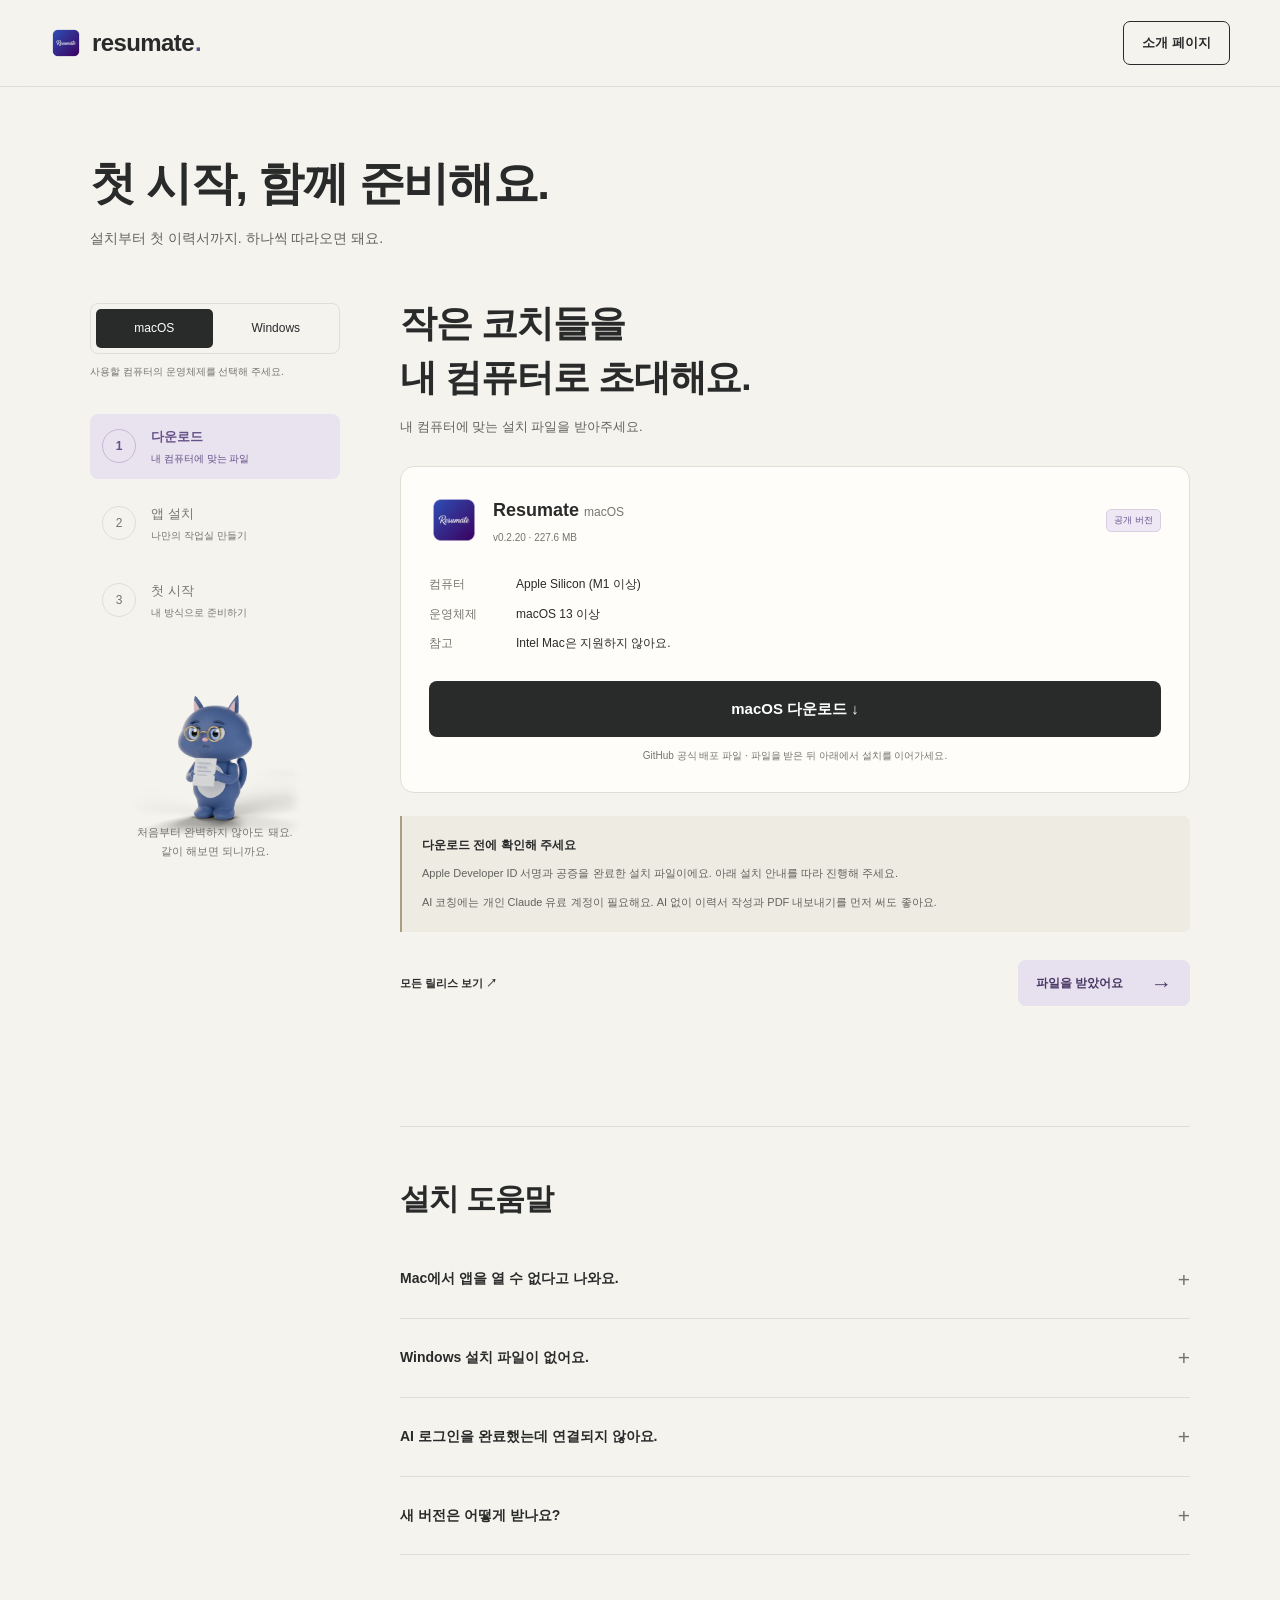
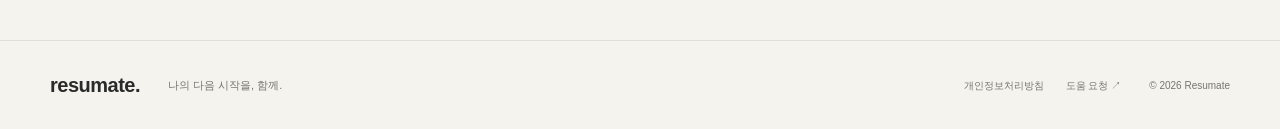
==== install.html @ 683119df "Update Resumate website" ====
<!doctype html>
<html lang="ko">
<head>
  <meta charset="utf-8">
  <meta name="viewport" content="width=device-width, initial-scale=1">
  <title>다운로드와 설치 — Resumate</title>
  <meta name="description" content="Resumate 다운로드와 설치 방법을 안내합니다. macOS·Windows 지원 여부, 설치 안내와 첫 AI 연결까지 한 단계씩 안내합니다.">
  <meta name="theme-color" content="#f5f3ee">
  <link rel="icon" type="image/png" href="assets/favicon-32.png">
  <link rel="stylesheet" href="styles.css">
  <script type="module" src="site.js"></script>
</head>
<body>
  <a class="skip-link" href="#main">본문으로 건너뛰기</a>
  <header class="topbar"><div class="wrap"><a class="brand" href="index.html"><img src="assets/icon-256.png" alt="" width="32" height="32">resumate<span class="brand-dot">.</span></a><nav class="topnav" aria-label="주요 메뉴"><a class="topnav-cta" href="index.html">소개 페이지</a></nav></div></header>
  <main id="main" class="install-main wrap">
    <div class="install-intro"><h1>첫 시작, 함께 준비해요.</h1><p>설치부터 첫 이력서까지. 하나씩 따라오면 돼요.</p></div>
    <div class="mobile-notice" data-mobile hidden><strong>컴퓨터에서 만나요.</strong><p>Resumate는 데스크톱 앱이에요. 이 페이지 주소를 복사해 Mac 또는 Windows 컴퓨터에서 열어주세요.</p><button class="btn btn-secondary" type="button" data-copy>설치 페이지 주소 복사</button><p data-copy-status role="status"></p></div>
    <div class="install-layout">
      <aside class="install-sidebar"><div class="os-picker" aria-label="설치할 운영체제"><button type="button" data-os="mac" aria-pressed="true">macOS</button><button type="button" data-os="windows" aria-pressed="false">Windows</button></div><p class="os-help">사용할 컴퓨터의 운영체제를 선택해 주세요.</p><ol class="flow-nav" aria-label="설치 단계"><li><button type="button" data-step="0" aria-current="step"><span aria-hidden="true">1</span><span>다운로드<small>내 컴퓨터에 맞는 파일</small></span></button></li><li><button type="button" data-step="1"><span aria-hidden="true">2</span><span>앱 설치<small>나만의 작업실 만들기</small></span></button></li><li><button type="button" data-step="2"><span aria-hidden="true">3</span><span>첫 시작<small>내 방식으로 준비하기</small></span></button></li></ol><div class="sidebar-coach"><img src="assets/nyx.webp" alt="" width="180" height="180"><p>처음부터 완벽하지 않아도 돼요.<br>같이 해보면 되니까요.</p></div></aside>
      <div class="install-content">
        <section class="flow-panel" data-panel="0" aria-labelledby="download-title">
          <h2 id="download-title">작은 코치들을<br>내 컴퓨터로 초대해요.</h2><p class="panel-description">내 컴퓨터에 맞는 설치 파일을 받아주세요.</p>
          <div class="release-card"><div class="release-card-top"><img src="assets/icon-256.png" alt="" width="60" height="60"><div><h3>Resumate <span data-platform-name lang="en">macOS</span></h3><p data-release-status role="status">공개 릴리스에서 설치 파일을 확인해 주세요.</p></div><span class="pill">시험판</span></div><dl class="requirements" data-mac><div><dt>컴퓨터</dt><dd>Apple Silicon (M1 이상)</dd></div><div><dt>운영체제</dt><dd>macOS 13 이상</dd></div><div><dt>참고</dt><dd>Intel Mac은 지원하지 않아요.</dd></div></dl><dl class="requirements" data-windows hidden><div><dt>컴퓨터</dt><dd>x64 CPU · AVX2 지원 (ARM64 미지원)</dd></div><div><dt>운영체제</dt><dd>Windows 10 (2004 이상) · Windows 11</dd></div><div><dt>참고</dt><dd>Windows 설치 파일의 공개 여부를 먼저 확인해 주세요.</dd></div></dl><a class="btn btn-primary download-button" href="https://github.com/kkwaktae/resumate-desktop-release/releases" data-download>공개 릴리스 확인하기</a><p class="download-note" data-download-note>GitHub의 공식 배포 저장소에서 파일을 받아요.</p></div>
          <div class="callout"><strong>다운로드 전에 확인해 주세요</strong><p data-mac data-unnotarized-mac>현재 공개 파일은 Apple Developer ID 서명·공증 전 시험판이에요. macOS가 실행을 차단할 수 있어요. 차단되면 보안 설정을 변경하지 말고 <a href="#help">설치 도움말</a>을 확인해 주세요.</p><p data-mac data-notarized-mac hidden>Apple Developer ID 서명과 공증을 완료한 설치 파일이에요. 아래 설치 안내를 따라 진행해 주세요.</p><p data-windows hidden>Windows 버전은 시험판이에요. 공개된 설치 파일이 있을 때만 다운로드 버튼이 표시돼요.</p><p>AI 코칭에는 개인 Claude 유료 계정이 필요해요. AI 없이 이력서 작성과 PDF 내보내기를 먼저 써도 좋아요.</p></div>
          <div class="flow-actions"><a class="text-link" href="https://github.com/kkwaktae/resumate-desktop-release/releases">모든 릴리스 보기 ↗</a><button class="btn btn-secondary" type="button" data-next="1">파일을 받았어요 <span aria-hidden="true">→</span></button></div>
        </section>
        <section class="flow-panel" data-panel="1" aria-labelledby="setup-title">
          <h2 id="setup-title" tabindex="-1">내 컴퓨터에<br>자리를 만들어 주세요.</h2><div data-mac><div class="install-diagram" aria-label="Resumate 앱을 응용 프로그램 폴더로 드래그"><div><img src="assets/icon-256.png" alt="" width="76" height="76"><span>Resumate</span></div><span class="diagram-arrow" aria-hidden="true">··· →</span><div><svg width="88" height="76" viewBox="0 0 88 76" fill="none" aria-hidden="true"><path d="M5 17a6 6 0 0 1 6-6h23l9 9h34a6 6 0 0 1 6 6v39H5V17Z" fill="#c7c0e7"/><path d="M5 30h78v31a6 6 0 0 1-6 6H11a6 6 0 0 1-6-6V30Z" fill="#ded8f3"/><path d="m36 52 8-13 8 13M39 48h10" stroke="#70609b" stroke-width="3" stroke-linecap="round" stroke-linejoin="round"/></svg><span>응용 프로그램</span></div></div><ol class="instruction-list"><li><strong>받은 DMG 파일 열기</strong><p>다운로드 폴더에서 Resumate의 <code>.dmg</code> 파일을 더블 클릭해요.</p></li><li><strong>응용 프로그램 폴더로 옮기기</strong><p>Resumate 아이콘을 응용 프로그램(Applications) 폴더로 드래그해요.</p></li><li><strong>응용 프로그램에서 실행하기</strong><p>복사가 끝나면 응용 프로그램 폴더의 Resumate를 열어요. 실행이 차단되면 <a href="#help">도움말</a>을 확인해 주세요.</p></li></ol></div><div data-windows hidden><ol class="instruction-list"><li><strong>설치 파일 공개 여부 확인</strong><p>다운로드 단계에서 공식 Windows 파일이 제공되는지 먼저 확인해요.</p></li><li><strong>설치 파일 실행하기</strong><p>다운로드한 <code>-setup.exe</code>를 열고 설치 마법사를 따라가요. Resumate 설치에는 관리자 권한이 필요하지 않아요.</p></li><li><strong>Resumate 실행하기</strong><p>설치 후 시작 메뉴에서 Resumate를 열어요. AI 도구가 Git을 요청하면 공식 Git for Windows를 설치해 주세요.</p></li></ol></div><div class="flow-actions"><button class="text-link" type="button" data-next="0">← 다운로드로</button><button class="btn btn-secondary" type="button" data-next="2">앱을 열었어요 <span aria-hidden="true">→</span></button></div>
        </section>
        <section class="flow-panel" data-panel="2" aria-labelledby="start-title">
          <h2 id="start-title" tabindex="-1">이제, 내 방식으로<br>시작하면 돼요.</h2><p class="panel-description">앱 첫 화면에서 두 가지 방법 중 하나를 골라요.</p><div class="start-option"><span class="pill">AI 계정 없이도 가능</span><h3>이력서부터 가볍게 써볼래요</h3><p>첫 화면 아래의 <strong>‘AI 없이 이력서만 작성하기’</strong>를 눌러주세요. 이력서를 작성하고, PDF로 내보내고, 보관함에 정리할 수 있어요.</p></div><div class="start-option"><span class="pill">개인 Claude 유료 계정 필요</span><h3>코치와 함께 준비할래요</h3><ol><li>Claude 카드에서 <strong>‘연동하기’</strong> 또는 <strong>‘로그인’</strong>을 눌러요.</li><li>처음이라면 공식 Claude Code 설치가 진행돼요. Terminal 또는 PowerShell이 열리면 공식 로그인 안내를 따라주세요.</li><li>브라우저에서 본인의 Claude 계정으로 인증해요. 인증 코드 입력이 필요하면 공식 CLI 창에 입력해요.</li><li>앱에 <strong>‘연결됨’</strong>이 표시되면 <strong>‘시작하기’</strong>를 눌러요.</li></ol><p class="fineprint">Claude 무료 플랜은 지원하지 않아요. AI 사용량은 내 Claude 계정 한도에서 차감돼요. Resumate는 Claude 인증 코드나 토큰을 받지 않아요.</p></div><div class="first-task"><img src="assets/nova.webp" width="100" height="100" alt=""><div><strong>첫 작업이 고민된다면</strong><p>이력서가 있으면 Nyx에게 첨삭을, 없다면 Nova에게 프로젝트 정리를 맡겨보세요.</p></div></div><div class="flow-actions"><button class="text-link" type="button" data-next="1">← 설치 안내로</button><a class="btn btn-secondary" href="index.html#coaches">코치 사용법 살펴보기</a></div>
        </section>
      </div>
    </div>
    <noscript><p class="callout">JavaScript가 꺼져 있어 모든 설치 단계를 함께 표시하고 있어요. <a href="https://github.com/kkwaktae/resumate-desktop-release/releases">공식 릴리스</a>에서 설치 파일을 확인해 주세요.</p></noscript>
    <section class="install-help" id="help" aria-labelledby="help-title"><h2 id="help-title">설치 도움말</h2><div class="faq"><details><summary>Mac에서 앱을 열 수 없다고 나와요.</summary><div class="answer">Apple Silicon(M1 이상)과 macOS 13 이상인지 확인해 주세요. 실행이 계속 차단되면 보안 설정을 변경하지 말고, 받은 앱 버전·macOS 버전·오류 메시지를 <a href="https://github.com/kkwaktae/resumate-desktop-release/issues">공식 배포 저장소에 알려주세요</a>. 이력서나 인증 정보는 첨부하지 않아도 돼요.</div></details><details><summary>Windows 설치 파일이 없어요.</summary><div class="answer">아직 공개되지 않은 버전은 다운로드할 수 없어요. <a href="https://github.com/kkwaktae/resumate-desktop-release/releases">공개 릴리스 목록</a>에서 Windows 설치 파일이 올라왔는지 확인해 주세요. ARM64 Windows는 지원하지 않아요.</div></details><details><summary>AI 로그인을 완료했는데 연결되지 않아요.</summary><div class="answer">브라우저 인증 뒤 공식 Terminal 또는 PowerShell 창의 안내까지 완료해 주세요. 앱은 실제 인증 상태를 확인하며, 최대 5분 뒤 확인을 종료해요. 시간이 지났다면 앱에서 다시 로그인해 주세요. AI 없이 시작한 뒤 설정의 AI 연동에서 연결할 수도 있어요.</div></details><details><summary>새 버전은 어떻게 받나요?</summary><div class="answer">앱 시작 시 업데이트를 확인하고 제공되는 버전이 있으면 안내해요. 모든 시험판이 자동 업데이트되는 것은 아니에요. <a href="https://github.com/kkwaktae/resumate-desktop-release/releases">릴리스 목록</a>에서 변경 내용과 설치 파일을 확인할 수 있어요.</div></details></div></section>
  </main>
  <footer class="footer"><div class="wrap"><a class="brand" href="index.html">resumate.</a><p>나의 다음 시작을, 함께.</p><nav aria-label="하단 메뉴"><a href="privacy.html">개인정보처리방침</a><a href="https://github.com/kkwaktae/resumate-desktop-release/issues">도움 요청 ↗</a></nav><span>© 2026 Resumate</span></div></footer>
</body>
</html>
---- styles.css ----
:root {
  --canvas: #f5f3ee; --canvas-deep: #f5f3ee; --surface: #eeece6; --surface-raised: #e8e5dd;
  --ink: #292a2a; --ink-2: #62635f; --ink-3: #74766e; --accent: #65518a; --accent-ink: #fff;
  --line: #dfdfd5; --line-2: #ccccc1; --r-panel: 16px; --r-control: 8px;
  --font: "Pretendard Variable", Pretendard, "Apple SD Gothic Neo", "Malgun Gothic", sans-serif;
  --mono: "SFMono-Regular", Consolas, monospace; --wrap: 1180px;
  --ease: cubic-bezier(.2,.8,.2,1); color-scheme: light;
}
*, *::before, *::after { box-sizing: border-box; }
html { -webkit-text-size-adjust: 100%; scroll-behavior: smooth; scroll-padding-top: 100px; }
body { margin: 0; background: var(--canvas); color: var(--ink); font: 16px/1.7 var(--font); word-break: keep-all; overflow-wrap: break-word; -webkit-font-smoothing: antialiased; }
[hidden] { display: none !important; }
img { max-width: 100%; height: auto; display: block; }
a { color: var(--accent); text-underline-offset: 4px; }
a:hover { color: #493667; }
button { font: inherit; cursor: pointer; color: inherit; }
button:disabled { cursor: not-allowed; opacity: .5; }
:focus-visible { outline: 3px solid var(--accent); outline-offset: 5px; }
::selection { background: #ded5ef; }
.wrap { width: min(var(--wrap), 100% - 80px); margin-inline: auto; }
.skip-link { position: fixed; left: 16px; top: -100px; z-index: 30; padding: 10px 20px; background: var(--ink); color: #fff; border-radius: 8px; }
.skip-link:focus { top: 12px; }
.topbar { position: sticky; top: 0; z-index: 20; background: #f5f3eeed; backdrop-filter: blur(16px); border-bottom: 1px solid var(--line); }
.topbar .wrap { height: 86px; display: flex; align-items: center; justify-content: space-between; gap: 20px; }
.brand { display: inline-flex; align-items: center; gap: 10px; color: var(--ink); text-decoration: none; font-size: 24px; line-height: 1; font-weight: 800; letter-spacing: -.025em; }
.brand img { border-radius: 9px; }
:where([lang="en"], .os-picker, [data-platform-name], [data-release-status], .preview-chrome) { letter-spacing: normal; font-kerning: normal; }
.brand-dot { color: var(--accent); margin-left: -9px; }
.topnav { display: flex; align-items: center; gap: 28px; font-size: 13px; }
.topnav a { color: var(--ink-2); text-decoration: none; }
.topnav a:hover { color: var(--accent); }
.topnav .topnav-cta { color: var(--ink); border: 1px solid var(--ink); padding: 10px 18px; border-radius: 7px; font-weight: 700; }
.topnav-cta span { margin-left: 15px; }
.btn { display: inline-flex; justify-content: center; align-items: center; gap: 28px; min-height: 54px; padding: 14px 24px; border: 1px solid transparent; border-radius: 8px; text-decoration: none; font-size: 15px; font-weight: 700; transition: background .2s, transform .2s; }
.btn:hover { transform: translateY(-2px); }
.btn-primary { background: var(--ink); color: #fff; }
.btn-primary:hover { background: #47413f; color: #fff; }
.btn-primary span, .btn-secondary span { font-size: 21px; line-height: 1; font-weight: 400; }
.btn-secondary { background: #e6e0ef; color: #4a3864; }
.btn-secondary:hover { background: #dcd3e8; color: #4a3864; }
.text-link { display: inline-flex; align-items: center; gap: 18px; border: 0; background: none; padding: 8px 0; text-decoration: none; font-size: 14px; font-weight: 600; color: var(--ink); }
.text-link:hover { color: var(--accent); }
.hero { display: grid; grid-template-columns: 1fr 1fr; gap: 16px; align-items: center; min-height: 690px; padding-block: 62px 68px; }
.hero-copy { position: relative; z-index: 2; }
.eyebrow { display: flex; align-items: center; gap: 9px; margin: 0 0 28px; color: var(--ink-2); font-size: 13px; }
.status-dot { display: block; width: 7px; height: 7px; background: #7b946e; border-radius: 50%; box-shadow: 0 0 0 4px #7b946e15; }
h1, h2, h3, h4, p { margin-top: 0; }
.hero h1 { font-size: clamp(40px, 4.15vw, 60px); line-height: 1.3; letter-spacing: -.04em; font-weight: 800; margin: 0 0 28px; }
.underlined { color: var(--accent); position: relative; white-space: nowrap; }
.underlined::after { content: ""; position: absolute; bottom: -6px; left: -3px; width: 105%; height: 9px; border-top: 3px solid #a397b6; border-radius: 50%; transform: rotate(-4deg); }
.lede { color: var(--ink-2); font-size: 17px; line-height: 1.9; margin-bottom: 30px; }
.cta-row { display: flex; align-items: center; gap: 25px; }
.cta-meta { font-size: 11px; line-height: 1.9; color: var(--ink-3); margin: 18px 0 0; }
.hero-art { position: relative; height: 530px; min-width: 0; isolation: isolate; }
.orbit { position: absolute; border: 1px solid #dcdcd3; border-radius: 50%; z-index: -2; }
.orbit-one { width: 460px; height: 460px; top: 32px; left: 35px; }
.orbit-two { width: 350px; height: 350px; top: 87px; left: 90px; }
.paper { position: absolute; width: 250px; height: 320px; padding: 27px; border: 1px solid #e1dfd9; box-shadow: 0 12px 30px #25202009; background: #fffdf8; }
.paper-front { z-index: -1; top: 72px; left: 140px; transform: rotate(8deg); }
.paper-eyebrow { font-family: var(--font); font-size: 11px; color: #807986; letter-spacing: 0; }
.paper-front strong { display: block; margin-top: 17px; font-size: 25px; line-height: 1.5; letter-spacing: -.025em; }
.paper-rule { margin-block: 15px; height: 1px; background: var(--line); }
.paper-front > span:not(.paper-eyebrow) { font-size: 9px; color: var(--ink-3); }
.paper-lines i, .paper-back i { display: block; height: 4px; background: #ece9e4; margin-top: 9px; width: 92%; }
.paper-lines i:last-child { width: 65%; }
.paper-back { z-index: -2; left: 102px; top: 55px; transform: rotate(-9deg); background: #ece8df; font-size: 12px; color: #8f8b81; }
.paper-back i { background: #dedbd3; }
.hero-cat { position: absolute; width: 235px; filter: drop-shadow(0 16px 8px #27223016); animation: arrive .8s var(--ease) both; }
.cat-nyx { left: -38px; top: 63px; width: 266px; transform: rotate(-8deg); }
.cat-nova { right: -24px; top: 64px; width: 248px; transform: rotate(8deg); animation-delay: .1s; }
.cat-paws { left: 64px; bottom: -16px; width: 260px; transform: rotate(-6deg); animation-delay: .2s; }
.cat-echo { right: -18px; bottom: -16px; width: 265px; transform: rotate(6deg); animation-delay: .3s; }
.floating-label { position: absolute; z-index: 2; font-size: 10px; padding: 7px 12px; background: #fffdf7; border: 1px solid #e6e0d5; box-shadow: 0 4px 10px #00000005; border-radius: 5px; }
.label-nyx { left: -5px; top: 111px; transform: rotate(-8deg); }
.label-echo { right: -5px; bottom: 86px; transform: rotate(6deg); }
@keyframes arrive { from { opacity: 0; translate: 0 16px; } to { opacity: 1; translate: 0 0; } }
.trust-strip { border-block: 1px solid var(--line); }
.trust-strip .wrap { min-height: 76px; display: flex; justify-content: space-around; align-items: center; gap: 20px; font-size: 12px; color: var(--ink-2); }
.trust-strip span span { color: var(--accent); padding-right: 10px; font-size: 19px; vertical-align: -1px; }
.section { padding-block: 110px; }
h2 { font-size: clamp(28px, 3.1vw, 42px); line-height: 1.45; letter-spacing: -.03em; font-weight: 750; margin-bottom: 20px; }
.section-heading { display: flex; align-items: flex-end; justify-content: space-between; gap: 35px; margin-bottom: 40px; }
.section-heading h2 { margin: 0; }
.section-heading > p { font-size: 14px; color: var(--ink-2); margin-bottom: 7px; line-height: 1.9; }
.coach-grid { display: grid; grid-template-columns: repeat(4, 1fr); gap: 18px; }
.coach-card { min-width: 0; border: 1px solid var(--line); border-radius: 12px; overflow: hidden; background: #faf9f5; }
.coach-art { position: relative; height: 235px; background: var(--coach-bg); overflow: hidden; }
.nyx { --coach-bg: #e5e1ee; }.nova { --coach-bg: #e7ebde; }.paws { --coach-bg: #f0e5db; }.echo { --coach-bg: #e1e8e9; }
.coach-art img { width: 265px; height: 265px; object-fit: contain; position: absolute; bottom: -28px; left: 50%; transform: translateX(-50%); transition: translate .4s var(--ease); }
.coach-card:hover .coach-art img { translate: 0 -7px; }
.coach-body { padding: 21px 20px 23px; }
.coach-name { display: flex; align-items: center; justify-content: space-between; margin-bottom: 12px; }
.coach-name h3 { font-size: 22px; font-weight: 650; letter-spacing: -.02em; margin: 0; line-height: 1.4; }
.coach-name h3 span { font-size: 12px; font-weight: 400; letter-spacing: 0; color: var(--ink-3); margin-left: 7px; }
.coach-body h4 { font-size: 14px; letter-spacing: -.025em; margin-bottom: 9px; }
.coach-body p { color: var(--ink-2); font-size: 12px; line-height: 1.9; margin-bottom: 0; }
.workspace-section { background: #eae8e2; border-block: 1px solid var(--line); padding-block: 95px; }
.workspace-grid { display: grid; grid-template-columns: .9fr 1.1fr; align-items: center; gap: 70px; }
.section-description { font-size: 15px; line-height: 1.9; color: var(--ink-2); margin-bottom: 25px; }
.example-note { font-size: 10px; color: var(--ink-3); margin-top: 30px; }
.app-preview { background: #181a21; color: #d7d7de; border: 1px solid #36363f; border-radius: 12px; overflow: hidden; box-shadow: 0 18px 38px #34322c17; transform: rotate(-1deg); font-size: 11px; }
.preview-chrome { height: 43px; display: flex; align-items: center; gap: 18px; padding: 0 16px; border-bottom: 1px solid #ffffff0d; font-size: 9px; color: #94949e; }
.window-dots { display: flex; gap: 5px; }.window-dots i { width: 7px; height: 7px; border-radius: 50%; background: #605765; }.window-dots i:first-child { background: #b87a79; }.window-dots i:nth-child(2) { background: #c2ac78; }.window-dots i:last-child { background: #7f9c80; }
.preview-local { margin-left: auto; color: #a0b599; font-size: 8px; }
.preview-layout { display: grid; grid-template-columns: 83px 1fr; min-height: 440px; }
.preview-sidebar { display: flex; flex-direction: column; gap: 6px; padding: 17px 10px; border-right: 1px solid #ffffff0d; font-size: 9px; color: #92929e; }
.preview-sidebar img { margin: 0 6px 20px; }.preview-sidebar span { padding: 8px; }.preview-sidebar .preview-selected { background: #a99bff16; border-radius: 5px; color: #c8b9ef; }.preview-sidebar .sidebar-bottom { margin-top: auto; }
.preview-content { padding: 25px 26px 20px; }.preview-title { display: flex; justify-content: space-between; align-items: center; font-size: 12px; font-weight: 600; }.preview-title span:last-child { font-size: 8px; color: #aca2be; background: #ffffff08; padding: 3px 6px; border-radius: 4px; }.preview-heading { margin-block: 7px 24px; font-size: 9px; color: #8e8c99; }
.resume-before, .resume-after { border: 1px solid #ffffff0b; border-radius: 8px; padding: 13px 15px; background: #ffffff03; margin-bottom: 10px; }.resume-before > span { color: #a1a0aa; font-size: 8px; }.resume-before p { margin: 7px 0 0; color: #b2b1bb; }.resume-after { border-color: #b3a1de3b; background: #a99bff08; }.resume-after > span { color: #b7a3e2; font-size: 8px; }.resume-after p { font-size: 12px; line-height: 1.9; margin-block: 7px; color: #dfd7f1; }.resume-after small { font-size: 8px; color: #90909a; }
.coach-message { display: flex; align-items: center; margin-block: 10px 14px; gap: 3px; }.coach-message img { width: 65px; height: 65px; margin-left: -11px; }.coach-message p { font-size: 9px; color: #b0adb9; margin: 0; }.coach-message strong { color: #c0b0e0; font-size: 10px; }
.preview-document { display: flex; align-items: center; gap: 12px; padding: 10px 12px; border: 1px solid #ffffff0d; border-radius: 6px; font-size: 9px; }.preview-document small { display: block; color: #8b8996; font-size: 8px; }.preview-document > span:last-child { margin-left: auto; color: #c0b0e0; font-size: 17px; }
.usage-section { display: grid; grid-template-columns: 1fr 1fr; gap: 80px; border-bottom: 1px solid var(--line); }
.access-panel { border: 1px solid var(--line); border-radius: 12px; padding: 16px 30px 25px; background: #faf9f5; align-self: center; }
.access-row { display: flex; justify-content: space-between; align-items: center; gap: 20px; font-size: 13px; padding: 18px 0; border-bottom: 1px solid var(--line); }.access-row span:last-child { font-size: 11px; color: var(--accent); }.access-panel > p { margin: 20px 0 12px; font-size: 11px; color: var(--ink-2); line-height: 1.9; }.access-panel > a { font-size: 11px; }
.faq-section { display: grid; grid-template-columns: 1fr 1.5fr; gap: 70px; }
.faq details { border-bottom: 1px solid var(--line); }.faq summary { display: flex; justify-content: space-between; align-items: center; gap: 20px; padding: 21px 0; list-style: none; font-size: 14px; font-weight: 600; cursor: pointer; }.faq summary::-webkit-details-marker { display: none; }.faq summary::after { content: "+"; font-weight: 400; font-size: 21px; color: var(--ink-3); }.faq details[open] summary::after { content: "−"; }.faq .answer { padding: 0 30px 23px 0; color: var(--ink-2); font-size: 13px; line-height: 1.9; }
.closing { position: relative; display: flex; align-items: center; justify-content: space-between; background: #e6e1ee; border: 1px solid #d9d2e4; border-radius: 16px; padding: 55px 65px; margin-bottom: 90px; overflow: hidden; }.closing h2 { margin-bottom: 25px; }.closing > div { position: relative; z-index: 1; }.closing > div > p:last-child { font-size: 10px; color: #72677f; margin: 14px 0 0; }.closing > img { width: 330px; margin-block: -60px; margin-right: 0; transform: rotate(7deg); }
.footer { border-top: 1px solid var(--line); padding-block: 34px; }.footer .wrap { display: flex; align-items: center; gap: 28px; }.footer .brand { font-size: 20px; }.footer p { font-size: 11px; color: var(--ink-3); margin: 0; }.footer nav { display: flex; flex-wrap: wrap; gap: 22px; margin-left: auto; }.footer nav a, .footer .wrap > span { color: var(--ink-3); font-size: 10px; text-decoration: none; }
/* Installation: readable as a document without JavaScript; enhanced to a three-step flow. */
.install-main { max-width: 1100px; padding-block: 64px 85px; }.install-intro { margin-bottom: 46px; }.install-intro h1 { font-size: clamp(32px, 4vw, 46px); letter-spacing: -.03em; line-height: 1.4; margin-bottom: 12px; }.install-intro > p:last-child { color: var(--ink-2); font-size: 14px; }
.install-layout { display: grid; grid-template-columns: 250px 1fr; gap: 60px; }.install-sidebar { padding-top: 6px; }.os-picker { display: flex; border: 1px solid var(--line); border-radius: 8px; padding: 5px; gap: 5px; }.os-picker button { flex: 1; border: 0; padding: 9px 13px; font-size: 12px; background: none; border-radius: 5px; }.os-picker button[aria-pressed="true"] { background: var(--ink); color: #fff; }.os-help { font-size: 10px; color: var(--ink-3); margin-top: 9px; }
.flow-nav { padding: 18px 0 0; list-style: none; }.flow-nav li + li { margin-top: 12px; }.flow-nav button { display: flex; align-items: center; width: 100%; text-align: left; border: 0; background: none; padding: 12px; border-radius: 8px; gap: 15px; color: var(--ink-3); font-size: 13px; }.flow-nav button > span:first-child { font-size: 12px; font-variant-numeric: tabular-nums; border: 1px solid var(--line); border-radius: 50%; width: 34px; height: 34px; display: grid; place-items: center; }.flow-nav small { font-size: 10px; display: block; margin-top: 2px; font-weight: 400; }.flow-nav button[aria-current] { color: var(--accent); background: #e9e3ef; font-weight: 700; }.flow-nav button[aria-current] > span:first-child { border-color: #c6b7d8; }.sidebar-coach { margin-top: 25px; text-align: center; }.sidebar-coach img { margin: auto; }.sidebar-coach p { font-size: 11px; color: var(--ink-3); margin-top: -15px; }
.install-content { min-width: 0; }.flow-panel { margin-bottom: 50px; }.flow-panel h2 { font-size: clamp(28px, 3vw, 37px); margin-bottom: 12px; outline: none; }.panel-description { color: var(--ink-2); font-size: 13px; margin-bottom: 25px; }.release-card { background: #fffdf9; border: 1px solid var(--line); border-radius: 14px; padding: 28px; margin-top: 27px; }.release-card-top { display: flex; align-items: center; gap: 14px; }.release-card-top img { border-radius: 14px; width: 50px; height: 50px; }.release-card h3 { font-size: 18px; margin: 0; }.release-card h3 span { font-size: 12px; color: var(--ink-3); font-weight: 400; }.release-card-top p { font-size: 10px; color: var(--ink-3); margin: 4px 0 0; }.pill { border: 1px solid #d9cfe5; border-radius: 5px; color: var(--accent); background: #eee8f5; padding: 3px 7px; font-size: 9px; display: inline-block; }.release-card-top > .pill { margin-left: auto; white-space: nowrap; }.requirements { display: grid; gap: 9px; font-size: 12px; margin-block: 28px; }.requirements div { display: grid; grid-template-columns: 75px 1fr; gap: 12px; }.requirements dt { color: var(--ink-3); }.requirements dd { margin: 0; }.download-button { width: 100%; }.download-note { margin: 10px 0 0; font-size: 10px; text-align: center; color: var(--ink-3); }
.callout { margin-top: 23px; padding: 19px 20px; background: #eeebe2; border-left: 2px solid #a99d82; border-radius: 0 7px 7px 0; font-size: 12px; }.callout strong { font-size: 12px; }.callout p { color: var(--ink-2); font-size: 11px; margin: 8px 0 0; line-height: 1.9; }.flow-actions { display: flex; align-items: center; justify-content: space-between; flex-wrap: wrap; gap: 16px; margin-top: 28px; }.flow-actions .text-link { font-size: 11px; }.flow-actions .btn { font-size: 12px; min-height: 46px; padding: 10px 17px; }.install-diagram { display: flex; align-items: center; justify-content: center; gap: 45px; background: #eae6f0; border: 1px solid #dcd5e5; border-radius: 14px; padding: 40px 25px; margin-block: 27px; }.install-diagram > div { display: flex; flex-direction: column; align-items: center; gap: 13px; font-size: 11px; }.install-diagram img { border-radius: 18px; }.diagram-arrow { color: var(--accent); font-size: 30px; }
.instruction-list { padding: 0; list-style: none; counter-reset: instructions; }.instruction-list li { counter-increment: instructions; position: relative; padding: 8px 0 17px 38px; }.instruction-list li::before { content: counter(instructions); position: absolute; left: 0; top: 9px; display: grid; place-items: center; width: 23px; height: 23px; border: 1px solid var(--line-2); border-radius: 50%; font-size: 11px; font-variant-numeric: tabular-nums; color: var(--accent); }.instruction-list strong { font-size: 14px; }.instruction-list p { color: var(--ink-2); font-size: 12px; margin: 5px 0 0; }.instruction-list code { font-family: var(--mono); font-size: 11px; }
.start-option { padding: 23px 25px; border: 1px solid var(--line); border-radius: 12px; background: #fffdf9; margin-top: 16px; }.start-option h3 { font-size: 18px; margin: 12px 0 10px; letter-spacing: -.03em; }.start-option p, .start-option li { color: var(--ink-2); font-size: 12px; line-height: 1.9; }.start-option p { margin-bottom: 0; }.start-option ol { padding-left: 18px; }.start-option li + li { margin-top: 8px; }.start-option .fineprint { font-size: 10px; }.first-task { display: flex; align-items: center; gap: 8px; margin-top: 18px; background: #eae7ef; border-radius: 12px; padding: 8px 17px 8px 0; }.first-task img { width: 90px; flex-shrink: 0; }.first-task strong { font-size: 12px; }.first-task p { font-size: 11px; color: var(--ink-2); margin: 5px 0; }.install-help { margin: 70px 0 0 310px; padding-top: 50px; border-top: 1px solid var(--line); }.install-help h2 { font-size: 30px; }.mobile-notice { border: 1px solid var(--line-2); padding: 20px; background: #eae6f0; border-radius: 10px; margin-bottom: 30px; }.mobile-notice p { font-size: 12px; color: var(--ink-2); }.mobile-notice [role="status"] { margin: 10px 0 0; overflow-wrap: anywhere; }
@media (min-width: 1300px) { .hero-art { margin-left: 15px; }.hero { gap: 28px; } }
@media (max-width: 1050px) { .wrap { width: calc(100% - 48px); }.hero h1 { font-size: 43px; }.hero-art { scale: .88; transform-origin: center; margin-inline: -20px; }.hero { min-height: 620px; padding-block: 35px; }.coach-grid { gap: 12px; }.coach-art { height: 195px; }.coach-body { padding: 18px 15px; }.coach-name h3 { font-size: 21px; }.coach-body h4 { font-size: 12px; }.coach-body p { font-size: 11px; }.workspace-grid { gap: 30px; }.usage-section { gap: 40px; }.install-layout { grid-template-columns: 210px 1fr; gap: 35px; }.install-help { margin-left: 245px; }.footer .wrap { flex-wrap: wrap; gap: 18px; }.footer nav { margin-left: auto; } }
@media (max-width: 800px) { .topbar .wrap { height: 72px; }.topnav { gap: 20px; }.topnav a:not(.topnav-cta) { display: none; }.hero { grid-template-columns: 1fr; padding-top: 45px; text-align: center; }.eyebrow, .cta-row { justify-content: center; }.hero h1 { font-size: clamp(36px, 7vw, 52px); }.hero-art { width: 530px; max-width: 100%; height: 500px; margin: -5px auto 0; scale: .92; }.hero-copy { z-index: 3; }.trust-strip .wrap { display: grid; grid-template-columns: 1fr 1fr; padding-block: 17px; gap: 9px 25px; font-size: 11px; }.section { padding-block: 65px; }.section-heading { display: block; }.section-heading > p { margin-top: 20px; }.coach-grid { grid-template-columns: 1fr 1fr; gap: 20px; }.coach-art { height: 235px; }.coach-body { padding: 20px; }.coach-body h4 { font-size: 14px; }.coach-body p { font-size: 12px; }.workspace-grid { grid-template-columns: 1fr; gap: 40px; }.workspace-section { padding-block: 65px; }.app-preview { transform: none; max-width: 580px; width: 100%; margin-inline: auto; }.usage-section, .faq-section { grid-template-columns: 1fr; gap: 30px; }.closing { padding: 40px; margin-bottom: 65px; }.closing > img { width: 240px; margin-right: -55px; }.closing h2 { font-size: 30px; }.closing .btn { font-size: 13px; padding: 12px 17px; }.install-main { padding-top: 35px; }.install-layout { grid-template-columns: 1fr; gap: 30px; }.install-intro { margin-bottom: 25px; }.install-sidebar { padding: 0; }.os-picker { max-width: 330px; }.os-help { margin-bottom: 0; }.flow-nav { display: flex; padding-top: 4px; margin-bottom: 0; gap: 8px; }.flow-nav li { flex: 1; }.flow-nav li + li { margin: 0; }.flow-nav button { padding: 12px 8px; gap: 8px; font-size: 11px; }.flow-nav small, .sidebar-coach { display: none; }.flow-nav button > span:first-child { width: 28px; height: 28px; font-size: 10px; }.install-help { margin: 40px 0 0; }.flow-panel { margin-bottom: 30px; }.footer nav { width: 100%; margin: 3px 0; } }
@media (max-width: 480px) { .wrap { width: calc(100% - 36px); }.brand { font-size: 22px; }.topnav .topnav-cta { font-size: 11px; padding: 8px 12px; }.hero h1 { font-size: 36px; }.hero .lede { font-size: 14px; }.hero-art { height: 390px; width: 100%; scale: 1; margin-block: 12px; }.orbit-one { width: 300px; height: 300px; left: calc(50% - 150px); top: 32px; }.orbit-two { width: 225px; height: 225px; left: calc(50% - 112px); top: 70px; }.paper { width: 180px; height: 245px; padding: 20px; }.paper-front { left: calc(50% - 68px); top: 50px; }.paper-back { left: calc(50% - 92px); top: 42px; }.paper-front strong { font-size: 19px; margin-top: 12px; }.paper-front > span:not(.paper-eyebrow) { font-size: 7px; }.paper-rule { margin-block: 10px; }.hero-cat { width: 180px; }.cat-nyx { width: 190px; left: -26px; top: 44px; }.cat-nova { width: 180px; right: -19px; top: 38px; }.cat-paws { width: 195px; left: 10px; bottom: 0; }.cat-echo { width: 195px; right: -19px; bottom: 0; }.floating-label { font-size: 8px; padding: 5px 7px; }.label-nyx { left: 1px; top: 70px; }.label-echo { right: 0; bottom: 85px; }.cta-row { gap: 17px; }.cta-row .btn { font-size: 13px; gap: 18px; padding-inline: 19px; }.cta-row .text-link { font-size: 12px; gap: 9px; }.trust-strip .wrap { gap: 8px; font-size: 10px; }.trust-strip span span { padding-right: 5px; font-size: 16px; }.coach-grid { gap: 12px; }.coach-art { height: 175px; }.coach-art img { width: 215px; max-width: none; height: 215px; bottom: -31px; }.coach-body { padding: 14px 12px; }.coach-name h3 { font-size: 21px; }.coach-name h3 span { font-size: 11px; }.coach-body h4 { font-size: 12px; }.coach-body p { font-size: 11px; }.preview-layout { grid-template-columns: 63px 1fr; }.preview-sidebar { padding-inline: 6px; font-size: 8px; }.preview-content { padding: 20px 13px; }.preview-chrome { gap: 12px; font-size: 8px; }.preview-local { display: none; }.resume-after p { font-size: 11px; }.access-panel { padding: 10px 20px 22px; }.access-row { font-size: 11px; }.access-row span:last-child { font-size: 10px; }.closing { padding: 35px 25px 165px; }.closing > img { position: absolute; width: 210px; right: 27px; bottom: -8px; }.closing h2 { font-size: 29px; }.release-card { padding: 21px 18px; }.release-card-top { gap: 10px; }.release-card h3 { font-size: 16px; }.release-card h3 span { display: block; font-size: 10px; }.release-card-top img { width: 44px; height: 44px; }.requirements { font-size: 11px; }.install-diagram { gap: 23px; padding-inline: 18px; }.start-option { padding: 20px; }.first-task img { width: 75px; }.footer .wrap { gap: 14px 20px; }.footer nav { gap: 18px; } }
/* ---------- 문서(개인정보처리방침) ---------- */
.doc {
  padding: 56px 0 80px;
}

.doc .wrap {
  max-width: 820px;
}

.doc h1 {
  margin: 0 0 8px;
  font-size: clamp(28px, 4.4vw, 40px);
  letter-spacing: -0.03em;
  line-height: 1.2;
}

.doc .meta {
  margin: 0 0 32px;
  color: var(--ink-3);
  font-size: 14px;
}

.doc .summary {
  margin: 0 0 40px;
  padding: 20px 22px;
  border-radius: var(--r-panel);
  background: var(--surface);
  border: 1px solid var(--line);
  border-left: 3px solid var(--accent);
}

.doc .summary h2 {
  margin: 0 0 8px;
  font-size: 16px;
  border: 0;
  padding: 0;
}

.doc .summary ul {
  margin: 0;
}

.doc .toc {
  margin: 0 0 40px;
  padding: 18px 22px;
  border-radius: var(--r-panel);
  border: 1px solid var(--line);
  font-size: 14.5px;
}

.doc .toc ol {
  margin: 8px 0 0;
  padding-left: 22px;
  columns: 2 260px;
  column-gap: 32px;
}

.doc .toc a {
  color: var(--ink-2);
  text-decoration: none;
}

.doc .toc a:hover {
  color: var(--accent);
  text-decoration: underline;
}

.doc h2 {
  margin: 48px 0 12px;
  padding-top: 8px;
  font-size: 21px;
  letter-spacing: -0.02em;
  scroll-margin-top: 80px;
}

.doc h3 {
  margin: 24px 0 8px;
  font-size: 17px;
}

.doc p,
.doc li {
  color: var(--ink-2);
}

.doc li {
  margin: 4px 0;
}

.doc strong {
  color: var(--ink);
}

.doc code {
  font-family: var(--mono);
  font-size: 0.88em;
  padding: 1px 6px;
  border-radius: 5px;
  background: var(--surface-raised);
  color: var(--ink);
  word-break: break-all;
}

.table-wrap {
  overflow-x: auto;
  margin: 12px 0 16px;
  border-radius: var(--r-panel);
  border: 1px solid var(--line);
}

.doc table {
  width: 100%;
  border-collapse: collapse;
  font-size: 14.5px;
  min-width: 560px;
}

.doc th,
.doc td {
  padding: 12px 14px;
  text-align: left;
  vertical-align: top;
  border-bottom: 1px solid var(--line);
  color: var(--ink-2);
}

.doc th {
  background: var(--surface);
  color: var(--ink);
  font-weight: 700;
  white-space: nowrap;
}

.doc tr:last-child td {
  border-bottom: 0;
}

.lang-switch {
  font-size: 14px;
}

@media (prefers-reduced-motion: reduce) {
  *,
  *::before,
  *::after {
    animation: none !important;
    transition: none !important;
    scroll-behavior: auto !important;
  }
}

.doc .toc li {
  break-inside: avoid;
}

.doc .toc li:first-child {
  margin-top: 0;
}

/* 좁은 화면에서는 머리글이 있는 표를 행마다 카드로 쌓는다 — 가로 스크롤 속에 위치 열이 숨지 않게. */
@media (max-width: 640px) {
  .doc table.stack {
    min-width: 0;
  }

  .doc table.stack thead {
    position: absolute;
    width: 1px;
    height: 1px;
    overflow: hidden;
    clip: rect(0 0 0 0);
  }

  .doc table.stack tr {
    display: block;
    padding: 14px 16px;
    border-bottom: 1px solid var(--line);
  }

  .doc table.stack tr:last-child {
    border-bottom: 0;
  }

  .doc table.stack td {
    display: block;
    padding: 4px 0;
    border: 0;
  }

  .doc table.stack td:first-child {
    color: var(--ink);
    font-weight: 700;
  }

  .doc table.stack td:not(:first-child)::before {
    content: attr(data-label);
    display: block;
    color: var(--ink-3);
    font-size: 12px;
  }
}
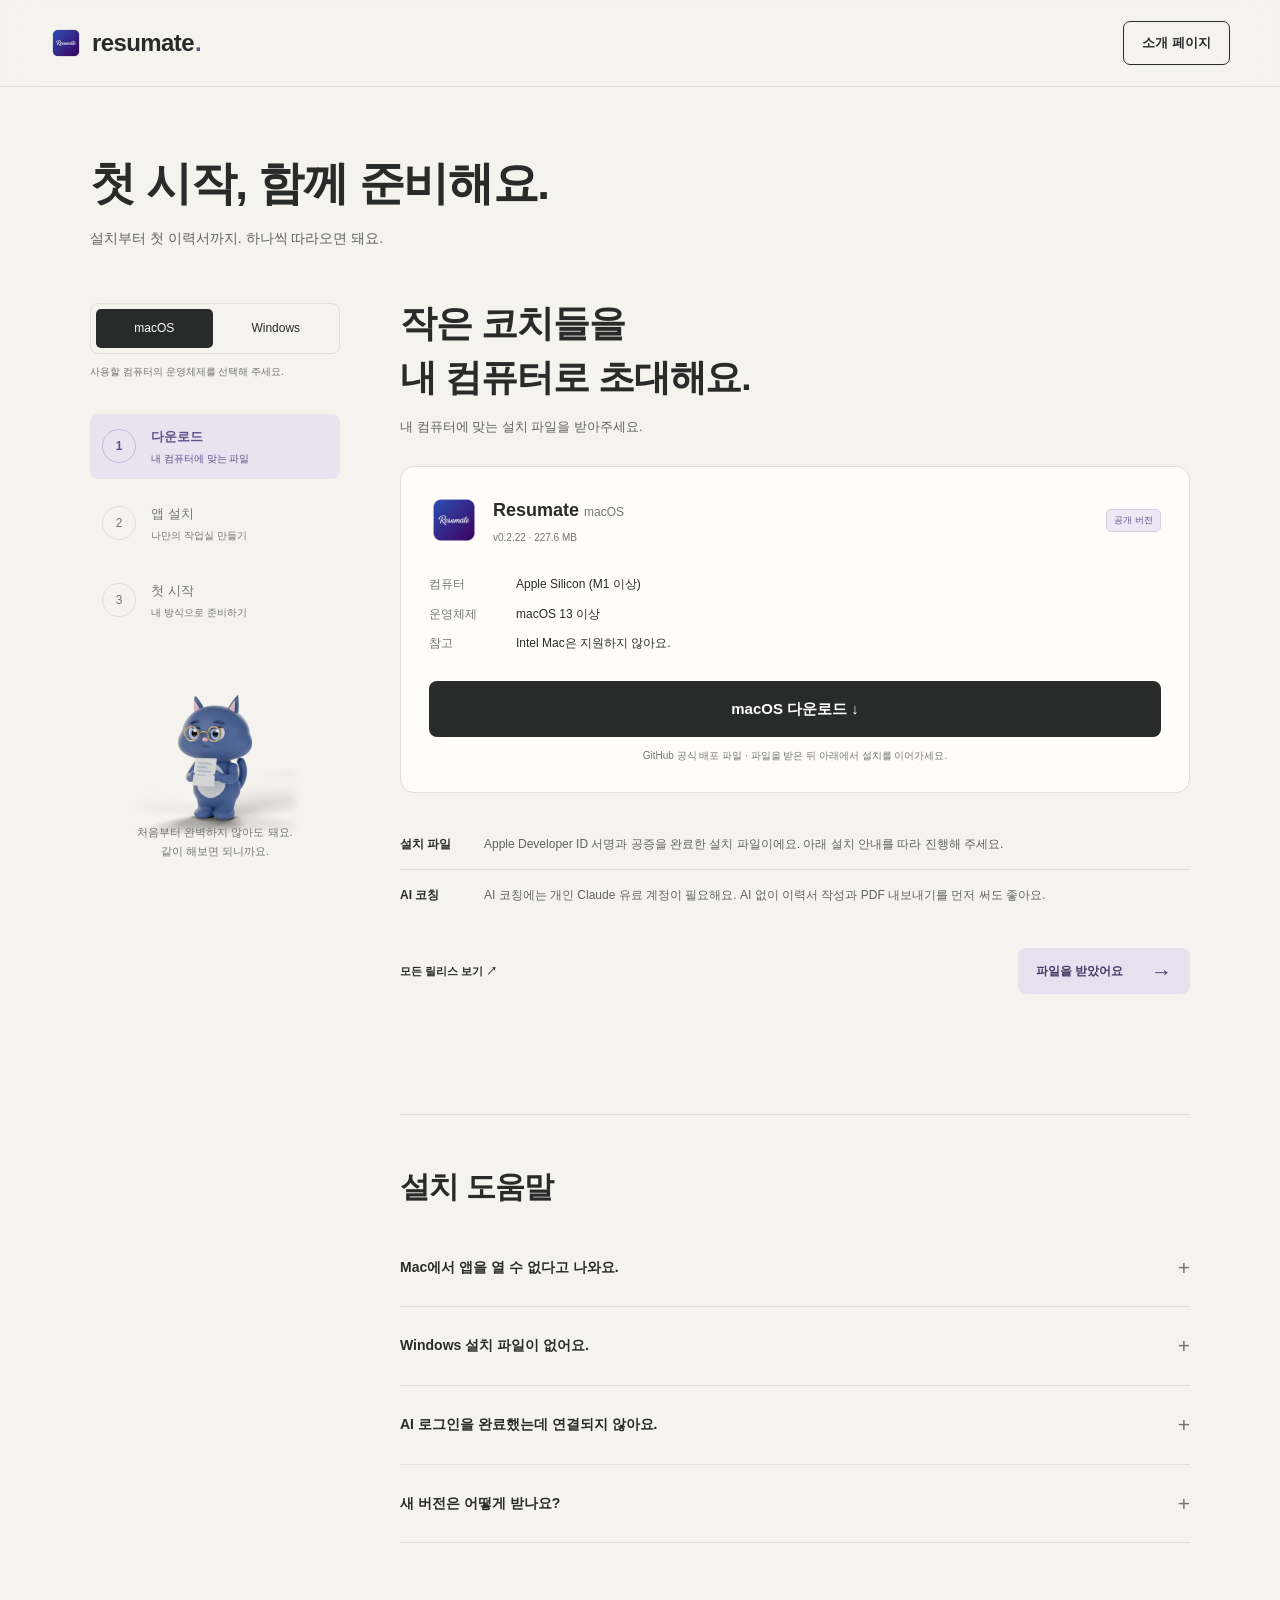
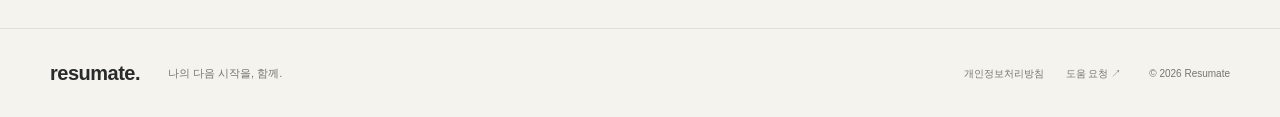
==== commit 03a6b350: "Update Resumate website" ====
--- a/install.html
+++ b/install.html
@@ -6,13 +6,15 @@
   <title>다운로드와 설치 — Resumate</title>
   <meta name="description" content="Resumate 다운로드와 설치 방법을 안내합니다. macOS·Windows 지원 여부, 설치 안내와 첫 AI 연결까지 한 단계씩 안내합니다.">
   <meta name="theme-color" content="#f5f3ee">
+  <link rel="canonical" href="https://kkwaktae.github.io/resumate/install.html">
+  <meta property="og:url" content="https://kkwaktae.github.io/resumate/install.html">
   <link rel="icon" type="image/png" href="assets/favicon-32.png">
   <link rel="stylesheet" href="styles.css">
   <script type="module" src="site.js"></script>
 </head>
 <body>
   <a class="skip-link" href="#main">본문으로 건너뛰기</a>
-  <header class="topbar"><div class="wrap"><a class="brand" href="index.html"><img src="assets/icon-256.png" alt="" width="32" height="32">resumate<span class="brand-dot">.</span></a><nav class="topnav" aria-label="주요 메뉴"><a class="topnav-cta" href="index.html">소개 페이지</a></nav></div></header>
+  <header class="topbar"><div class="wrap"><a class="brand" href="./"><img src="assets/icon-256.png" alt="" width="32" height="32">resumate<span class="brand-dot">.</span></a><nav class="topnav" aria-label="주요 메뉴"><a class="topnav-cta" href="./">소개 페이지</a></nav></div></header>
   <main id="main" class="install-main wrap">
     <div class="install-intro"><h1>첫 시작, 함께 준비해요.</h1><p>설치부터 첫 이력서까지. 하나씩 따라오면 돼요.</p></div>
     <div class="mobile-notice" data-mobile hidden><strong>컴퓨터에서 만나요.</strong><p>Resumate는 데스크톱 앱이에요. 이 페이지 주소를 복사해 Mac 또는 Windows 컴퓨터에서 열어주세요.</p><button class="btn btn-secondary" type="button" data-copy>설치 페이지 주소 복사</button><p data-copy-status role="status"></p></div>
@@ -22,20 +24,33 @@
         <section class="flow-panel" data-panel="0" aria-labelledby="download-title">
           <h2 id="download-title">작은 코치들을<br>내 컴퓨터로 초대해요.</h2><p class="panel-description">내 컴퓨터에 맞는 설치 파일을 받아주세요.</p>
           <div class="release-card"><div class="release-card-top"><img src="assets/icon-256.png" alt="" width="60" height="60"><div><h3>Resumate <span data-platform-name lang="en">macOS</span></h3><p data-release-status role="status">공개 릴리스에서 설치 파일을 확인해 주세요.</p></div><span class="pill">시험판</span></div><dl class="requirements" data-mac><div><dt>컴퓨터</dt><dd>Apple Silicon (M1 이상)</dd></div><div><dt>운영체제</dt><dd>macOS 13 이상</dd></div><div><dt>참고</dt><dd>Intel Mac은 지원하지 않아요.</dd></div></dl><dl class="requirements" data-windows hidden><div><dt>컴퓨터</dt><dd>x64 CPU · AVX2 지원 (ARM64 미지원)</dd></div><div><dt>운영체제</dt><dd>Windows 10 (2004 이상) · Windows 11</dd></div><div><dt>참고</dt><dd>Windows 설치 파일의 공개 여부를 먼저 확인해 주세요.</dd></div></dl><a class="btn btn-primary download-button" href="https://github.com/kkwaktae/resumate-desktop-release/releases" data-download>공개 릴리스 확인하기</a><p class="download-note" data-download-note>GitHub의 공식 배포 저장소에서 파일을 받아요.</p></div>
-          <div class="callout"><strong>다운로드 전에 확인해 주세요</strong><p data-mac data-unnotarized-mac>현재 공개 파일은 Apple Developer ID 서명·공증 전 시험판이에요. macOS가 실행을 차단할 수 있어요. 차단되면 보안 설정을 변경하지 말고 <a href="#help">설치 도움말</a>을 확인해 주세요.</p><p data-mac data-notarized-mac hidden>Apple Developer ID 서명과 공증을 완료한 설치 파일이에요. 아래 설치 안내를 따라 진행해 주세요.</p><p data-windows hidden>Windows 버전은 시험판이에요. 공개된 설치 파일이 있을 때만 다운로드 버튼이 표시돼요.</p><p>AI 코칭에는 개인 Claude 유료 계정이 필요해요. AI 없이 이력서 작성과 PDF 내보내기를 먼저 써도 좋아요.</p></div>
+          <dl class="download-details" aria-label="다운로드 전 참고사항">
+            <div>
+              <dt>설치 파일</dt>
+              <dd>
+                <p data-mac data-unnotarized-mac>현재 공개 파일은 Apple Developer ID 서명·공증 전 시험판이에요. macOS가 실행을 차단할 수 있어요. 차단되면 보안 설정을 변경하지 말고 <a href="#help">설치 도움말</a>을 확인해 주세요.</p>
+                <p data-mac data-notarized-mac hidden>Apple Developer ID 서명과 공증을 완료한 설치 파일이에요. 아래 설치 안내를 따라 진행해 주세요.</p>
+                <p data-windows hidden>Windows 버전은 시험판이에요. 공개된 설치 파일이 있을 때만 다운로드 버튼이 표시돼요.</p>
+              </dd>
+            </div>
+            <div>
+              <dt>AI 코칭</dt>
+              <dd><p>AI 코칭에는 개인 Claude 유료 계정이 필요해요. AI 없이 이력서 작성과 PDF 내보내기를 먼저 써도 좋아요.</p></dd>
+            </div>
+          </dl>
           <div class="flow-actions"><a class="text-link" href="https://github.com/kkwaktae/resumate-desktop-release/releases">모든 릴리스 보기 ↗</a><button class="btn btn-secondary" type="button" data-next="1">파일을 받았어요 <span aria-hidden="true">→</span></button></div>
         </section>
         <section class="flow-panel" data-panel="1" aria-labelledby="setup-title">
           <h2 id="setup-title" tabindex="-1">내 컴퓨터에<br>자리를 만들어 주세요.</h2><div data-mac><div class="install-diagram" aria-label="Resumate 앱을 응용 프로그램 폴더로 드래그"><div><img src="assets/icon-256.png" alt="" width="76" height="76"><span>Resumate</span></div><span class="diagram-arrow" aria-hidden="true">··· →</span><div><svg width="88" height="76" viewBox="0 0 88 76" fill="none" aria-hidden="true"><path d="M5 17a6 6 0 0 1 6-6h23l9 9h34a6 6 0 0 1 6 6v39H5V17Z" fill="#c7c0e7"/><path d="M5 30h78v31a6 6 0 0 1-6 6H11a6 6 0 0 1-6-6V30Z" fill="#ded8f3"/><path d="m36 52 8-13 8 13M39 48h10" stroke="#70609b" stroke-width="3" stroke-linecap="round" stroke-linejoin="round"/></svg><span>응용 프로그램</span></div></div><ol class="instruction-list"><li><strong>받은 DMG 파일 열기</strong><p>다운로드 폴더에서 Resumate의 <code>.dmg</code> 파일을 더블 클릭해요.</p></li><li><strong>응용 프로그램 폴더로 옮기기</strong><p>Resumate 아이콘을 응용 프로그램(Applications) 폴더로 드래그해요.</p></li><li><strong>응용 프로그램에서 실행하기</strong><p>복사가 끝나면 응용 프로그램 폴더의 Resumate를 열어요. 실행이 차단되면 <a href="#help">도움말</a>을 확인해 주세요.</p></li></ol></div><div data-windows hidden><ol class="instruction-list"><li><strong>설치 파일 공개 여부 확인</strong><p>다운로드 단계에서 공식 Windows 파일이 제공되는지 먼저 확인해요.</p></li><li><strong>설치 파일 실행하기</strong><p>다운로드한 <code>-setup.exe</code>를 열고 설치 마법사를 따라가요. Resumate 설치에는 관리자 권한이 필요하지 않아요.</p></li><li><strong>Resumate 실행하기</strong><p>설치 후 시작 메뉴에서 Resumate를 열어요. AI 도구가 Git을 요청하면 공식 Git for Windows를 설치해 주세요.</p></li></ol></div><div class="flow-actions"><button class="text-link" type="button" data-next="0">← 다운로드로</button><button class="btn btn-secondary" type="button" data-next="2">앱을 열었어요 <span aria-hidden="true">→</span></button></div>
         </section>
         <section class="flow-panel" data-panel="2" aria-labelledby="start-title">
-          <h2 id="start-title" tabindex="-1">이제, 내 방식으로<br>시작하면 돼요.</h2><p class="panel-description">앱 첫 화면에서 두 가지 방법 중 하나를 골라요.</p><div class="start-option"><span class="pill">AI 계정 없이도 가능</span><h3>이력서부터 가볍게 써볼래요</h3><p>첫 화면 아래의 <strong>‘AI 없이 이력서만 작성하기’</strong>를 눌러주세요. 이력서를 작성하고, PDF로 내보내고, 보관함에 정리할 수 있어요.</p></div><div class="start-option"><span class="pill">개인 Claude 유료 계정 필요</span><h3>코치와 함께 준비할래요</h3><ol><li>Claude 카드에서 <strong>‘연동하기’</strong> 또는 <strong>‘로그인’</strong>을 눌러요.</li><li>처음이라면 공식 Claude Code 설치가 진행돼요. Terminal 또는 PowerShell이 열리면 공식 로그인 안내를 따라주세요.</li><li>브라우저에서 본인의 Claude 계정으로 인증해요. 인증 코드 입력이 필요하면 공식 CLI 창에 입력해요.</li><li>앱에 <strong>‘연결됨’</strong>이 표시되면 <strong>‘시작하기’</strong>를 눌러요.</li></ol><p class="fineprint">Claude 무료 플랜은 지원하지 않아요. AI 사용량은 내 Claude 계정 한도에서 차감돼요. Resumate는 Claude 인증 코드나 토큰을 받지 않아요.</p></div><div class="first-task"><img src="assets/nova.webp" width="100" height="100" alt=""><div><strong>첫 작업이 고민된다면</strong><p>이력서가 있으면 Nyx에게 첨삭을, 없다면 Nova에게 프로젝트 정리를 맡겨보세요.</p></div></div><div class="flow-actions"><button class="text-link" type="button" data-next="1">← 설치 안내로</button><a class="btn btn-secondary" href="index.html#coaches">코치 사용법 살펴보기</a></div>
+          <h2 id="start-title" tabindex="-1">이제, 내 방식으로<br>시작하면 돼요.</h2><p class="panel-description">앱 첫 화면에서 두 가지 방법 중 하나를 골라요.</p><div class="start-option"><span class="pill">AI 계정 없이도 가능</span><h3>이력서부터 가볍게 써볼래요</h3><p>첫 화면 아래의 <strong>‘AI 없이 이력서만 작성하기’</strong>를 눌러주세요. 이력서를 작성하고, PDF로 내보내고, 보관함에 정리할 수 있어요.</p></div><div class="start-option"><span class="pill">개인 Claude 유료 계정 필요</span><h3>코치와 함께 준비할래요</h3><ol><li>Claude 카드에서 <strong>‘Claude 연결하기’</strong>를 눌러요.</li><li>처음이라면 앱이 연결에 필요한 Claude Code를 준비하고 브라우저에서 공식 로그인 페이지를 열어요.</li><li>브라우저에서 본인의 Claude 계정으로 로그인하고 연결을 승인해요. 앱이 연결 상태를 자동으로 확인해요.</li><li>앱에 <strong>‘연결됨’</strong>이 표시되면 <strong>‘시작하기’</strong>를 눌러요.</li></ol><p class="fineprint">Claude 무료 플랜은 지원하지 않아요. AI 사용량은 내 Claude 계정 한도에서 차감돼요. Resumate는 Claude 인증 코드나 토큰을 받지 않아요.</p></div><div class="first-task"><img src="assets/nova.webp" width="100" height="100" alt=""><div><strong>첫 작업이 고민된다면</strong><p>이력서가 있으면 Nyx에게 첨삭을, 없다면 Nova에게 프로젝트 정리를 맡겨보세요.</p></div></div><div class="flow-actions"><button class="text-link" type="button" data-next="1">← 설치 안내로</button><a class="btn btn-secondary" href="./#coaches">코치 사용법 살펴보기</a></div>
         </section>
       </div>
     </div>
-    <noscript><p class="callout">JavaScript가 꺼져 있어 모든 설치 단계를 함께 표시하고 있어요. <a href="https://github.com/kkwaktae/resumate-desktop-release/releases">공식 릴리스</a>에서 설치 파일을 확인해 주세요.</p></noscript>
-    <section class="install-help" id="help" aria-labelledby="help-title"><h2 id="help-title">설치 도움말</h2><div class="faq"><details><summary>Mac에서 앱을 열 수 없다고 나와요.</summary><div class="answer">Apple Silicon(M1 이상)과 macOS 13 이상인지 확인해 주세요. 실행이 계속 차단되면 보안 설정을 변경하지 말고, 받은 앱 버전·macOS 버전·오류 메시지를 <a href="https://github.com/kkwaktae/resumate-desktop-release/issues">공식 배포 저장소에 알려주세요</a>. 이력서나 인증 정보는 첨부하지 않아도 돼요.</div></details><details><summary>Windows 설치 파일이 없어요.</summary><div class="answer">아직 공개되지 않은 버전은 다운로드할 수 없어요. <a href="https://github.com/kkwaktae/resumate-desktop-release/releases">공개 릴리스 목록</a>에서 Windows 설치 파일이 올라왔는지 확인해 주세요. ARM64 Windows는 지원하지 않아요.</div></details><details><summary>AI 로그인을 완료했는데 연결되지 않아요.</summary><div class="answer">브라우저 인증 뒤 공식 Terminal 또는 PowerShell 창의 안내까지 완료해 주세요. 앱은 실제 인증 상태를 확인하며, 최대 5분 뒤 확인을 종료해요. 시간이 지났다면 앱에서 다시 로그인해 주세요. AI 없이 시작한 뒤 설정의 AI 연동에서 연결할 수도 있어요.</div></details><details><summary>새 버전은 어떻게 받나요?</summary><div class="answer">앱 시작 시 업데이트를 확인하고 제공되는 버전이 있으면 안내해요. 모든 시험판이 자동 업데이트되는 것은 아니에요. <a href="https://github.com/kkwaktae/resumate-desktop-release/releases">릴리스 목록</a>에서 변경 내용과 설치 파일을 확인할 수 있어요.</div></details></div></section>
+    <noscript><p class="install-fallback">JavaScript가 꺼져 있어 모든 설치 단계를 함께 표시하고 있어요. <a href="https://github.com/kkwaktae/resumate-desktop-release/releases">공식 릴리스</a>에서 설치 파일을 확인해 주세요.</p></noscript>
+    <section class="install-help" id="help" aria-labelledby="help-title"><h2 id="help-title">설치 도움말</h2><div class="faq"><details><summary>Mac에서 앱을 열 수 없다고 나와요.</summary><div class="answer">Apple Silicon(M1 이상)과 macOS 13 이상인지 확인해 주세요. 실행이 계속 차단되면 보안 설정을 변경하지 말고, 받은 앱 버전·macOS 버전·오류 메시지를 <a href="https://github.com/kkwaktae/resumate-desktop-release/issues">공식 배포 저장소에 알려주세요</a>. 이력서나 인증 정보는 첨부하지 않아도 돼요.</div></details><details><summary>Windows 설치 파일이 없어요.</summary><div class="answer">아직 공개되지 않은 버전은 다운로드할 수 없어요. <a href="https://github.com/kkwaktae/resumate-desktop-release/releases">공개 릴리스 목록</a>에서 Windows 설치 파일이 올라왔는지 확인해 주세요. ARM64 Windows는 지원하지 않아요.</div></details><details><summary>AI 로그인을 완료했는데 연결되지 않아요.</summary><div class="answer">브라우저에서 로그인을 마친 뒤 앱의 ‘연결 확인’을 눌러주세요. 브라우저가 열리지 않으면 ‘브라우저 다시 열기’로 다시 시작할 수 있어요. 최대 5분 뒤 확인을 종료하며, 시간이 지났다면 ‘로그인 다시 시작’을 눌러주세요. AI 없이 시작한 뒤 설정의 AI 연동에서 연결할 수도 있어요.</div></details><details><summary>새 버전은 어떻게 받나요?</summary><div class="answer">앱 시작 시 업데이트를 확인하고 제공되는 버전이 있으면 안내해요. 모든 시험판이 자동 업데이트되는 것은 아니에요. <a href="https://github.com/kkwaktae/resumate-desktop-release/releases">릴리스 목록</a>에서 변경 내용과 설치 파일을 확인할 수 있어요.</div></details></div></section>
   </main>
-  <footer class="footer"><div class="wrap"><a class="brand" href="index.html">resumate.</a><p>나의 다음 시작을, 함께.</p><nav aria-label="하단 메뉴"><a href="privacy.html">개인정보처리방침</a><a href="https://github.com/kkwaktae/resumate-desktop-release/issues">도움 요청 ↗</a></nav><span>© 2026 Resumate</span></div></footer>
+  <footer class="footer"><div class="wrap"><a class="brand" href="./">resumate.</a><p>나의 다음 시작을, 함께.</p><nav aria-label="하단 메뉴"><a href="privacy.html">개인정보처리방침</a><a href="https://github.com/kkwaktae/resumate-desktop-release/issues">도움 요청 ↗</a></nav><span>© 2026 Resumate</span></div></footer>
 </body>
 </html>
--- a/styles.css
+++ b/styles.css
@@ -121,7 +121,28 @@
 .install-layout { display: grid; grid-template-columns: 250px 1fr; gap: 60px; }.install-sidebar { padding-top: 6px; }.os-picker { display: flex; border: 1px solid var(--line); border-radius: 8px; padding: 5px; gap: 5px; }.os-picker button { flex: 1; border: 0; padding: 9px 13px; font-size: 12px; background: none; border-radius: 5px; }.os-picker button[aria-pressed="true"] { background: var(--ink); color: #fff; }.os-help { font-size: 10px; color: var(--ink-3); margin-top: 9px; }
 .flow-nav { padding: 18px 0 0; list-style: none; }.flow-nav li + li { margin-top: 12px; }.flow-nav button { display: flex; align-items: center; width: 100%; text-align: left; border: 0; background: none; padding: 12px; border-radius: 8px; gap: 15px; color: var(--ink-3); font-size: 13px; }.flow-nav button > span:first-child { font-size: 12px; font-variant-numeric: tabular-nums; border: 1px solid var(--line); border-radius: 50%; width: 34px; height: 34px; display: grid; place-items: center; }.flow-nav small { font-size: 10px; display: block; margin-top: 2px; font-weight: 400; }.flow-nav button[aria-current] { color: var(--accent); background: #e9e3ef; font-weight: 700; }.flow-nav button[aria-current] > span:first-child { border-color: #c6b7d8; }.sidebar-coach { margin-top: 25px; text-align: center; }.sidebar-coach img { margin: auto; }.sidebar-coach p { font-size: 11px; color: var(--ink-3); margin-top: -15px; }
 .install-content { min-width: 0; }.flow-panel { margin-bottom: 50px; }.flow-panel h2 { font-size: clamp(28px, 3vw, 37px); margin-bottom: 12px; outline: none; }.panel-description { color: var(--ink-2); font-size: 13px; margin-bottom: 25px; }.release-card { background: #fffdf9; border: 1px solid var(--line); border-radius: 14px; padding: 28px; margin-top: 27px; }.release-card-top { display: flex; align-items: center; gap: 14px; }.release-card-top img { border-radius: 14px; width: 50px; height: 50px; }.release-card h3 { font-size: 18px; margin: 0; }.release-card h3 span { font-size: 12px; color: var(--ink-3); font-weight: 400; }.release-card-top p { font-size: 10px; color: var(--ink-3); margin: 4px 0 0; }.pill { border: 1px solid #d9cfe5; border-radius: 5px; color: var(--accent); background: #eee8f5; padding: 3px 7px; font-size: 9px; display: inline-block; }.release-card-top > .pill { margin-left: auto; white-space: nowrap; }.requirements { display: grid; gap: 9px; font-size: 12px; margin-block: 28px; }.requirements div { display: grid; grid-template-columns: 75px 1fr; gap: 12px; }.requirements dt { color: var(--ink-3); }.requirements dd { margin: 0; }.download-button { width: 100%; }.download-note { margin: 10px 0 0; font-size: 10px; text-align: center; color: var(--ink-3); }
-.callout { margin-top: 23px; padding: 19px 20px; background: #eeebe2; border-left: 2px solid #a99d82; border-radius: 0 7px 7px 0; font-size: 12px; }.callout strong { font-size: 12px; }.callout p { color: var(--ink-2); font-size: 11px; margin: 8px 0 0; line-height: 1.9; }.flow-actions { display: flex; align-items: center; justify-content: space-between; flex-wrap: wrap; gap: 16px; margin-top: 28px; }.flow-actions .text-link { font-size: 11px; }.flow-actions .btn { font-size: 12px; min-height: 46px; padding: 10px 17px; }.install-diagram { display: flex; align-items: center; justify-content: center; gap: 45px; background: #eae6f0; border: 1px solid #dcd5e5; border-radius: 14px; padding: 40px 25px; margin-block: 27px; }.install-diagram > div { display: flex; flex-direction: column; align-items: center; gap: 13px; font-size: 11px; }.install-diagram img { border-radius: 18px; }.diagram-arrow { color: var(--accent); font-size: 30px; }
+.download-details {
+  margin: 26px 0 0;
+  font-size: 12px;
+  line-height: 1.85;
+}
+.download-details > div {
+  display: grid;
+  grid-template-columns: 68px minmax(0, 1fr);
+  gap: 16px;
+  padding-block: 14px;
+}
+.download-details > div + div { border-top: 1px solid var(--line); }
+.download-details dt { color: var(--ink); font-weight: 600; }
+.download-details dd { margin: 0; color: var(--ink-2); }
+.download-details p { margin: 0; }
+.download-details a { color: inherit; text-decoration-color: var(--line-2); }
+.download-details a:hover { color: var(--accent); text-decoration-color: currentColor; }
+.install-fallback { margin-top: 24px; color: var(--ink-2); font-size: 12px; }
+@media (max-width: 480px) {
+  .download-details > div { grid-template-columns: 1fr; gap: 5px; }
+}
+.flow-actions { display: flex; align-items: center; justify-content: space-between; flex-wrap: wrap; gap: 16px; margin-top: 28px; }.flow-actions .text-link { font-size: 11px; }.flow-actions .btn { font-size: 12px; min-height: 46px; padding: 10px 17px; }.install-diagram { display: flex; align-items: center; justify-content: center; gap: 45px; background: #eae6f0; border: 1px solid #dcd5e5; border-radius: 14px; padding: 40px 25px; margin-block: 27px; }.install-diagram > div { display: flex; flex-direction: column; align-items: center; gap: 13px; font-size: 11px; }.install-diagram img { border-radius: 18px; }.diagram-arrow { color: var(--accent); font-size: 30px; }
 .instruction-list { padding: 0; list-style: none; counter-reset: instructions; }.instruction-list li { counter-increment: instructions; position: relative; padding: 8px 0 17px 38px; }.instruction-list li::before { content: counter(instructions); position: absolute; left: 0; top: 9px; display: grid; place-items: center; width: 23px; height: 23px; border: 1px solid var(--line-2); border-radius: 50%; font-size: 11px; font-variant-numeric: tabular-nums; color: var(--accent); }.instruction-list strong { font-size: 14px; }.instruction-list p { color: var(--ink-2); font-size: 12px; margin: 5px 0 0; }.instruction-list code { font-family: var(--mono); font-size: 11px; }
 .start-option { padding: 23px 25px; border: 1px solid var(--line); border-radius: 12px; background: #fffdf9; margin-top: 16px; }.start-option h3 { font-size: 18px; margin: 12px 0 10px; letter-spacing: -.03em; }.start-option p, .start-option li { color: var(--ink-2); font-size: 12px; line-height: 1.9; }.start-option p { margin-bottom: 0; }.start-option ol { padding-left: 18px; }.start-option li + li { margin-top: 8px; }.start-option .fineprint { font-size: 10px; }.first-task { display: flex; align-items: center; gap: 8px; margin-top: 18px; background: #eae7ef; border-radius: 12px; padding: 8px 17px 8px 0; }.first-task img { width: 90px; flex-shrink: 0; }.first-task strong { font-size: 12px; }.first-task p { font-size: 11px; color: var(--ink-2); margin: 5px 0; }.install-help { margin: 70px 0 0 310px; padding-top: 50px; border-top: 1px solid var(--line); }.install-help h2 { font-size: 30px; }.mobile-notice { border: 1px solid var(--line-2); padding: 20px; background: #eae6f0; border-radius: 10px; margin-bottom: 30px; }.mobile-notice p { font-size: 12px; color: var(--ink-2); }.mobile-notice [role="status"] { margin: 10px 0 0; overflow-wrap: anywhere; }
 @media (min-width: 1300px) { .hero-art { margin-left: 15px; }.hero { gap: 28px; } }
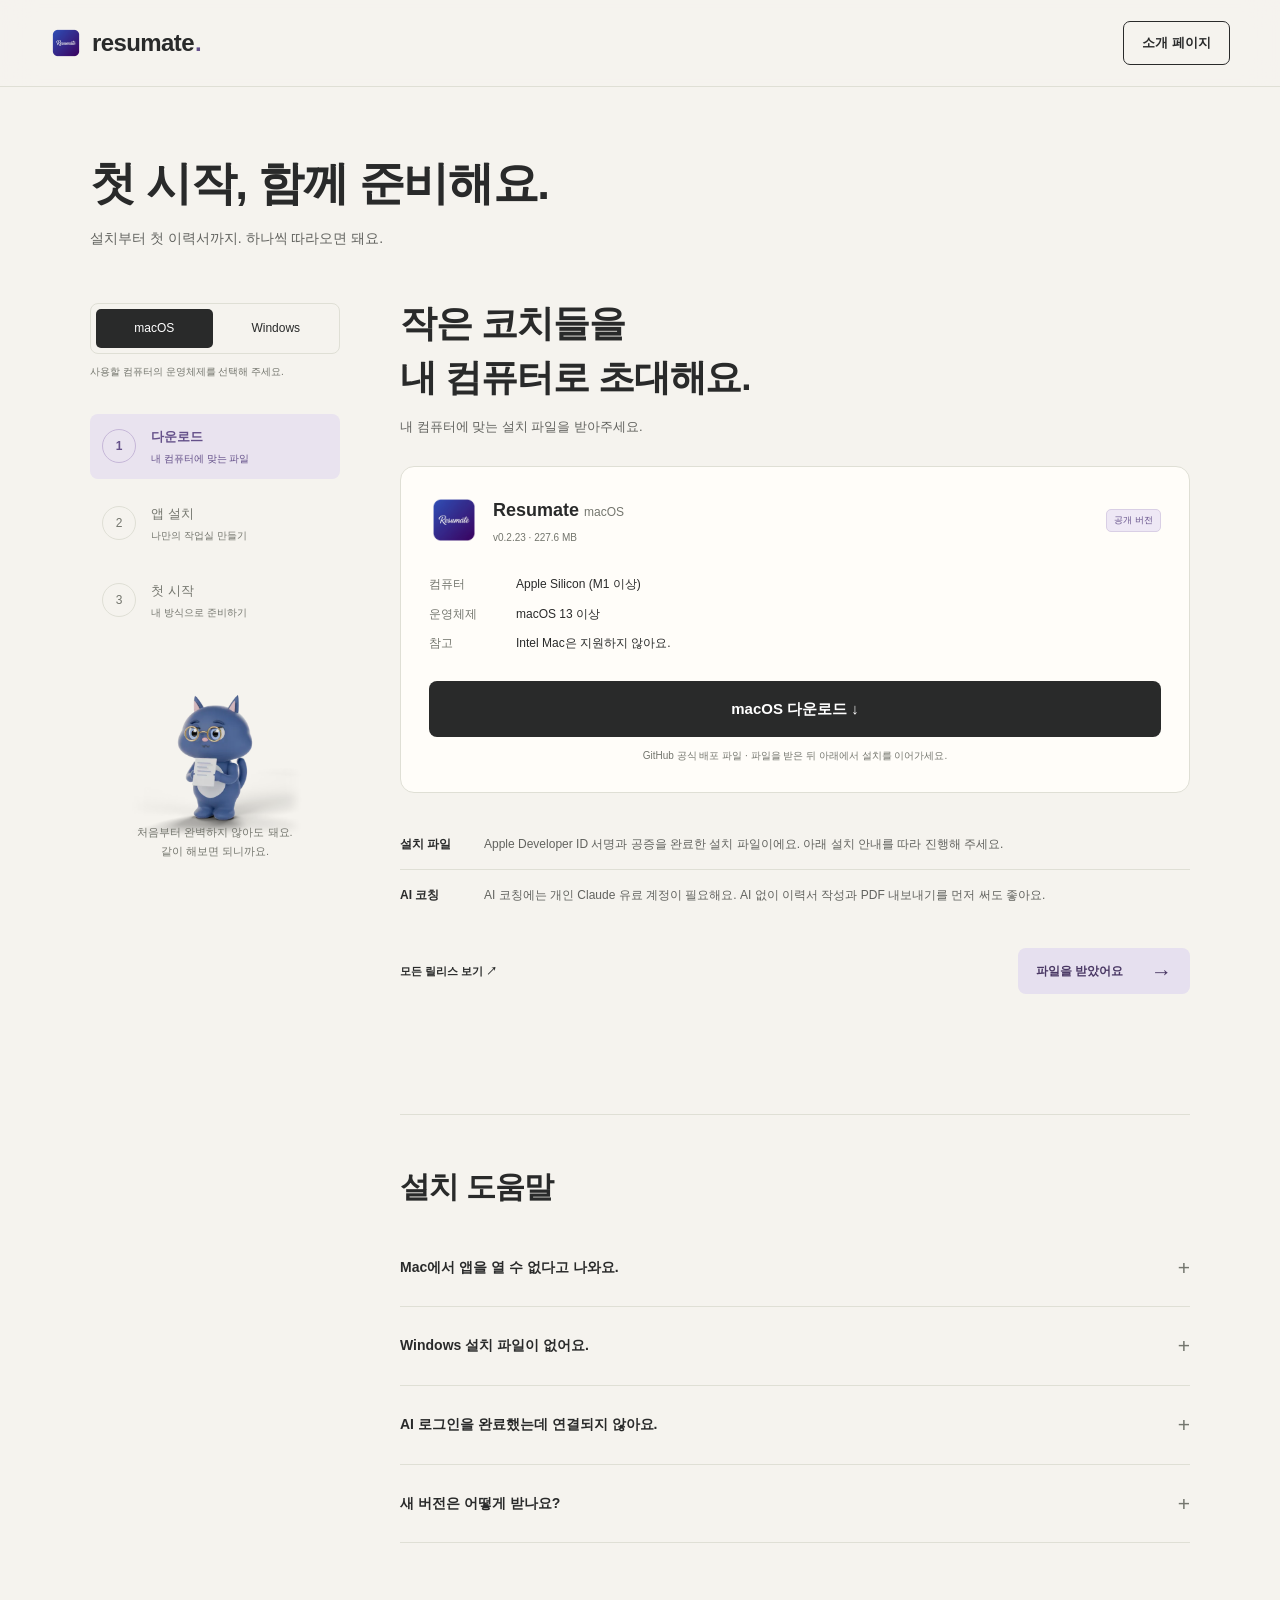
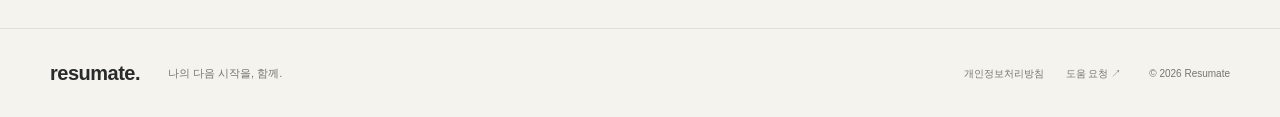
==== commit 8759cfdc: "Use resumate.sevihcra.com as the canonical website address" ====
--- a/install.html
+++ b/install.html
@@ -6,8 +6,8 @@
   <title>다운로드와 설치 — Resumate</title>
   <meta name="description" content="Resumate 다운로드와 설치 방법을 안내합니다. macOS·Windows 지원 여부, 설치 안내와 첫 AI 연결까지 한 단계씩 안내합니다.">
   <meta name="theme-color" content="#f5f3ee">
-  <link rel="canonical" href="https://kkwaktae.github.io/resumate/install.html">
-  <meta property="og:url" content="https://kkwaktae.github.io/resumate/install.html">
+  <link rel="canonical" href="https://resumate.sevihcra.com/install.html">
+  <meta property="og:url" content="https://resumate.sevihcra.com/install.html">
   <link rel="icon" type="image/png" href="assets/favicon-32.png">
   <link rel="stylesheet" href="styles.css">
   <script type="module" src="site.js"></script>
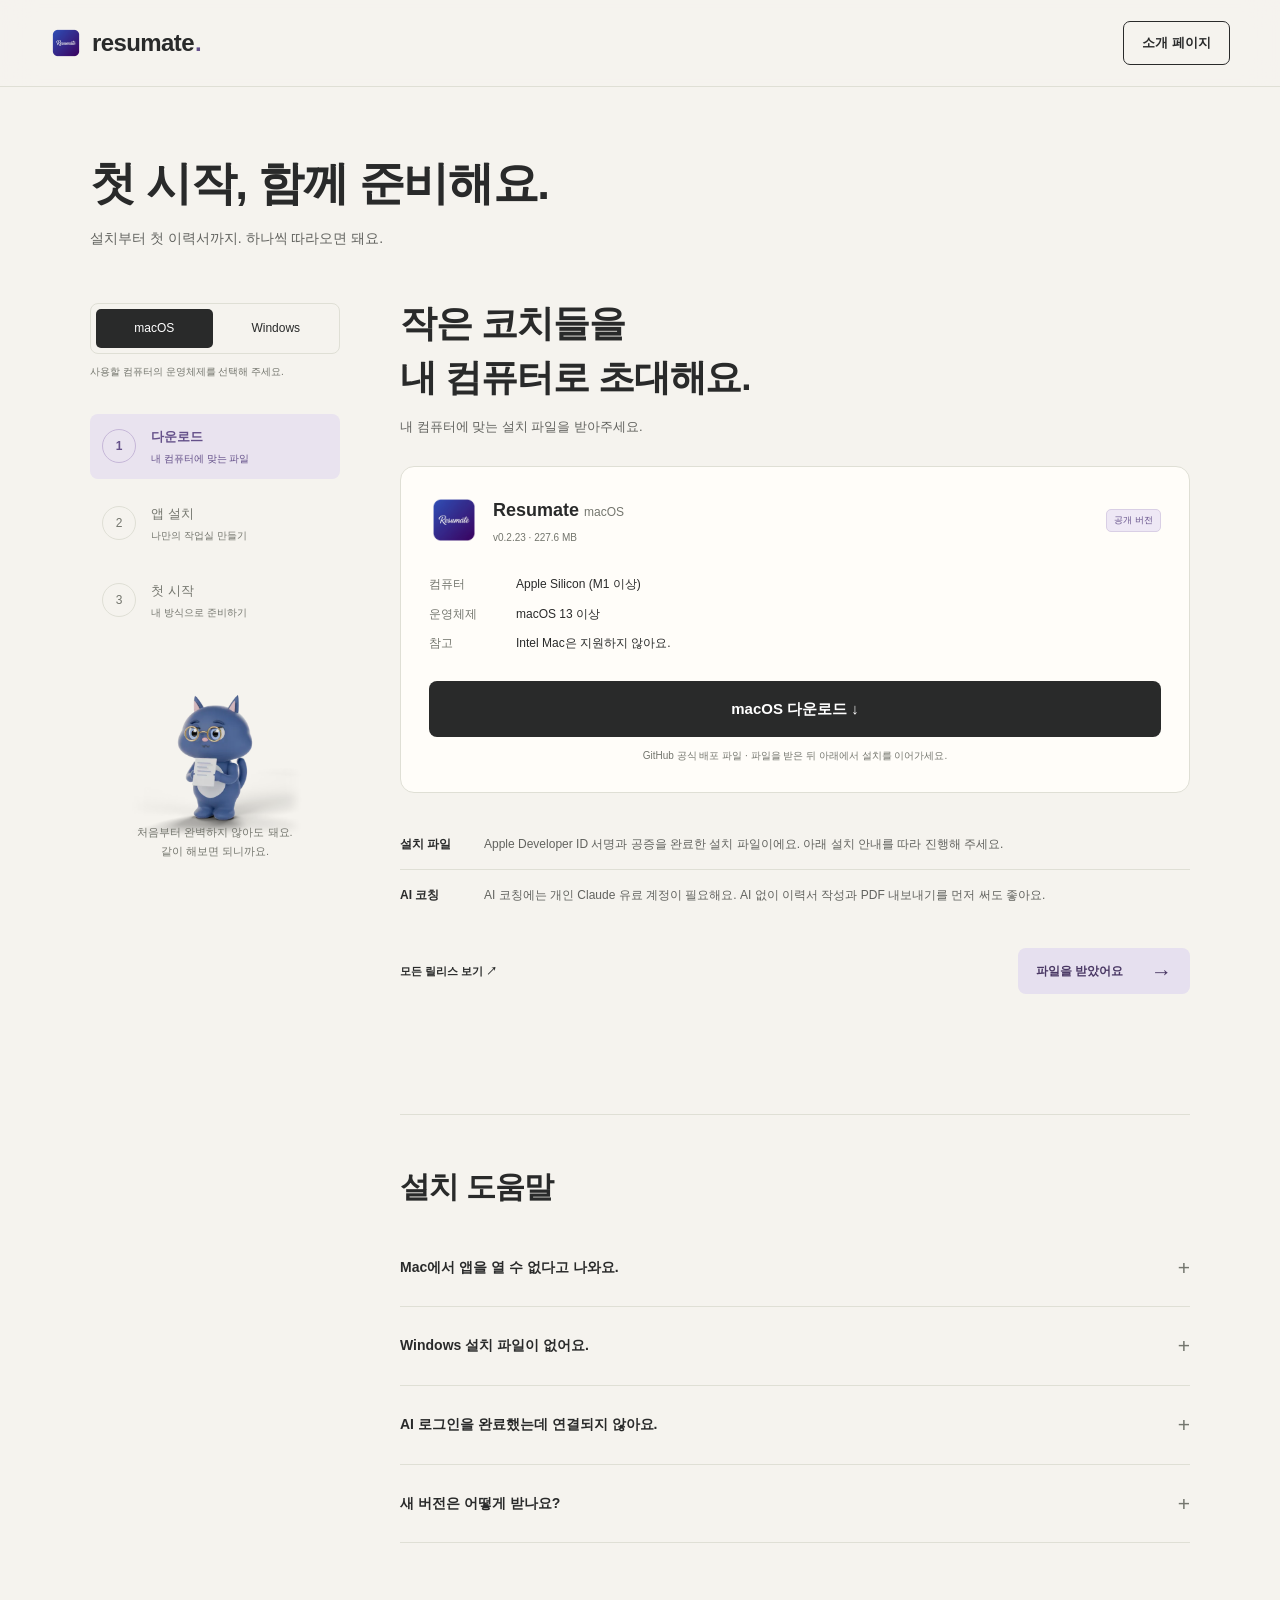
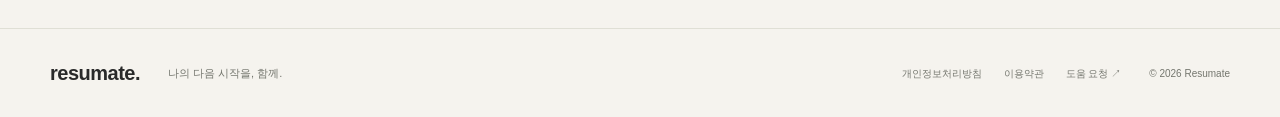
==== commit f1a39895: "Update Resumate website" ====
--- a/install.html
+++ b/install.html
@@ -8,9 +8,17 @@
   <meta name="theme-color" content="#f5f3ee">
   <link rel="canonical" href="https://resumate.sevihcra.com/install.html">
   <meta property="og:url" content="https://resumate.sevihcra.com/install.html">
+  <meta property="og:type" content="website">
+  <meta property="og:locale" content="ko_KR">
+  <meta property="og:site_name" content="Resumate">
+  <meta property="og:title" content="다운로드와 설치 — Resumate">
+  <meta property="og:description" content="Apple Silicon Mac용 Resumate 다운로드부터 설치와 첫 실행까지 안내합니다. Windows 공개 여부도 확인할 수 있어요.">
+  <meta property="og:image" content="https://resumate.sevihcra.com/assets/nyx.webp">
+  <meta name="twitter:card" content="summary">
   <link rel="icon" type="image/png" href="assets/favicon-32.png">
   <link rel="stylesheet" href="styles.css">
   <script type="module" src="site.js"></script>
+  <script defer src="analytics.js"></script>
 </head>
 <body>
   <a class="skip-link" href="#main">본문으로 건너뛰기</a>
@@ -51,6 +59,6 @@
     <noscript><p class="install-fallback">JavaScript가 꺼져 있어 모든 설치 단계를 함께 표시하고 있어요. <a href="https://github.com/kkwaktae/resumate-desktop-release/releases">공식 릴리스</a>에서 설치 파일을 확인해 주세요.</p></noscript>
     <section class="install-help" id="help" aria-labelledby="help-title"><h2 id="help-title">설치 도움말</h2><div class="faq"><details><summary>Mac에서 앱을 열 수 없다고 나와요.</summary><div class="answer">Apple Silicon(M1 이상)과 macOS 13 이상인지 확인해 주세요. 실행이 계속 차단되면 보안 설정을 변경하지 말고, 받은 앱 버전·macOS 버전·오류 메시지를 <a href="https://github.com/kkwaktae/resumate-desktop-release/issues">공식 배포 저장소에 알려주세요</a>. 이력서나 인증 정보는 첨부하지 않아도 돼요.</div></details><details><summary>Windows 설치 파일이 없어요.</summary><div class="answer">아직 공개되지 않은 버전은 다운로드할 수 없어요. <a href="https://github.com/kkwaktae/resumate-desktop-release/releases">공개 릴리스 목록</a>에서 Windows 설치 파일이 올라왔는지 확인해 주세요. ARM64 Windows는 지원하지 않아요.</div></details><details><summary>AI 로그인을 완료했는데 연결되지 않아요.</summary><div class="answer">브라우저에서 로그인을 마친 뒤 앱의 ‘연결 확인’을 눌러주세요. 브라우저가 열리지 않으면 ‘브라우저 다시 열기’로 다시 시작할 수 있어요. 최대 5분 뒤 확인을 종료하며, 시간이 지났다면 ‘로그인 다시 시작’을 눌러주세요. AI 없이 시작한 뒤 설정의 AI 연동에서 연결할 수도 있어요.</div></details><details><summary>새 버전은 어떻게 받나요?</summary><div class="answer">앱 시작 시 업데이트를 확인하고 제공되는 버전이 있으면 안내해요. 모든 시험판이 자동 업데이트되는 것은 아니에요. <a href="https://github.com/kkwaktae/resumate-desktop-release/releases">릴리스 목록</a>에서 변경 내용과 설치 파일을 확인할 수 있어요.</div></details></div></section>
   </main>
-  <footer class="footer"><div class="wrap"><a class="brand" href="./">resumate.</a><p>나의 다음 시작을, 함께.</p><nav aria-label="하단 메뉴"><a href="privacy.html">개인정보처리방침</a><a href="https://github.com/kkwaktae/resumate-desktop-release/issues">도움 요청 ↗</a></nav><span>© 2026 Resumate</span></div></footer>
+  <footer class="footer"><div class="wrap"><a class="brand" href="./">resumate.</a><p>나의 다음 시작을, 함께.</p><nav aria-label="하단 메뉴"><a href="privacy.html">개인정보처리방침</a><a href="terms.html">이용약관</a><a href="https://github.com/kkwaktae/resumate-desktop-release/issues">도움 요청 ↗</a></nav><span>© 2026 Resumate</span></div></footer>
 </body>
 </html>
--- a/styles.css
+++ b/styles.css
@@ -350,3 +350,13 @@
     font-size: 12px;
   }
 }
+
+/* Optional analytics controls share the site's type and colors. */
+.analytics-choice { position: fixed; inset: auto 20px 20px; z-index: 40; max-height: 70vh; overflow: auto; display: flex; align-items: center; gap: 24px; max-width: 980px; margin-inline: auto; padding: 20px 24px; background: #fffdf8; color: var(--ink); border: 1px solid var(--line); border-radius: 12px; box-shadow: 0 8px 40px #0002; font-size: 14px; line-height: 1.7; }
+.analytics-choice[hidden] { display: none; }
+.analytics-choice p { margin: 4px 0 0; }
+.analytics-choice a { color: inherit; text-decoration: underline; }
+.analytics-actions { display: flex; gap: 10px; flex-shrink: 0; }
+.analytics-actions button { min-height: 44px; padding: 8px 16px; border: 1px solid var(--ink); background: #fffdf8; color: var(--ink); border-radius: 7px; font: inherit; cursor: pointer; }
+.analytics-settings { border: 0; padding: 0; background: none; color: inherit; text-decoration: underline; font: inherit; cursor: pointer; }
+@media (max-width: 640px) { .analytics-choice { inset: auto 12px 12px; padding: 16px; flex-direction: column; align-items: stretch; gap: 12px; } .analytics-actions button { flex: 1; } }
